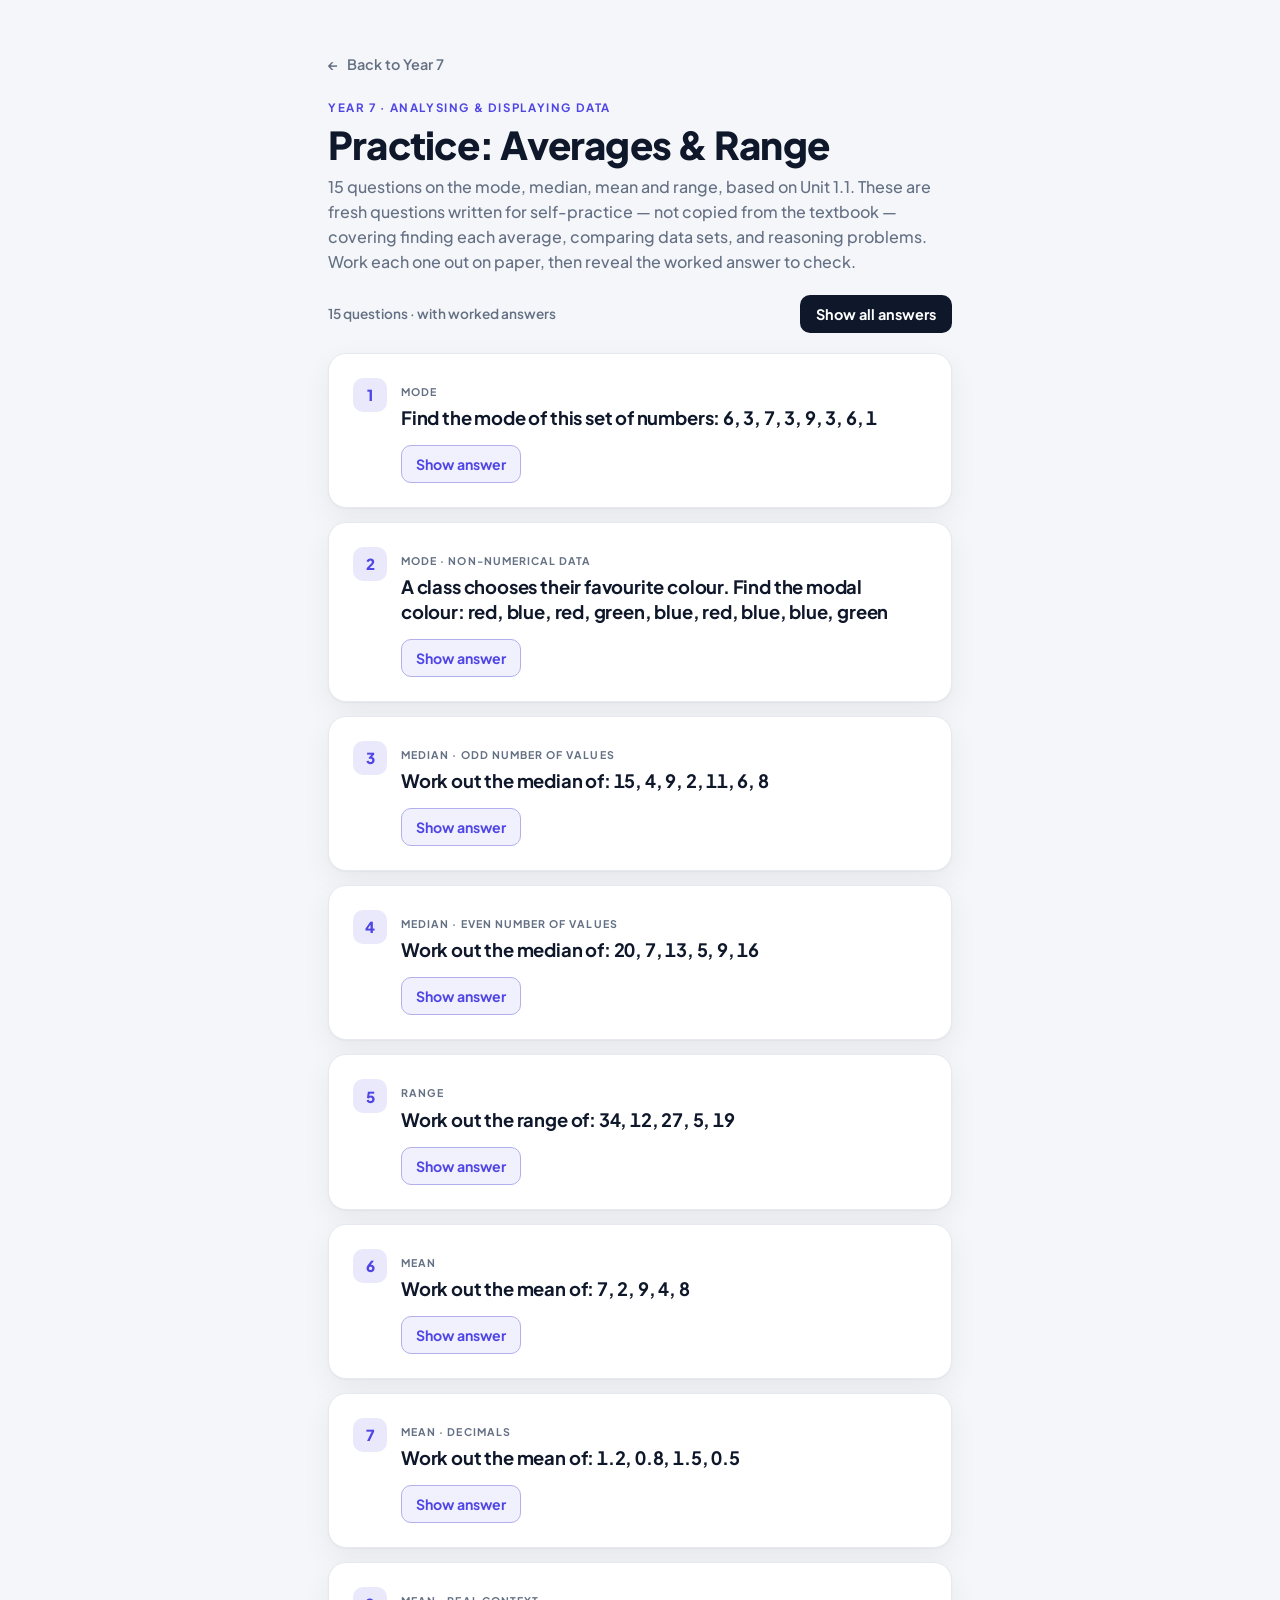
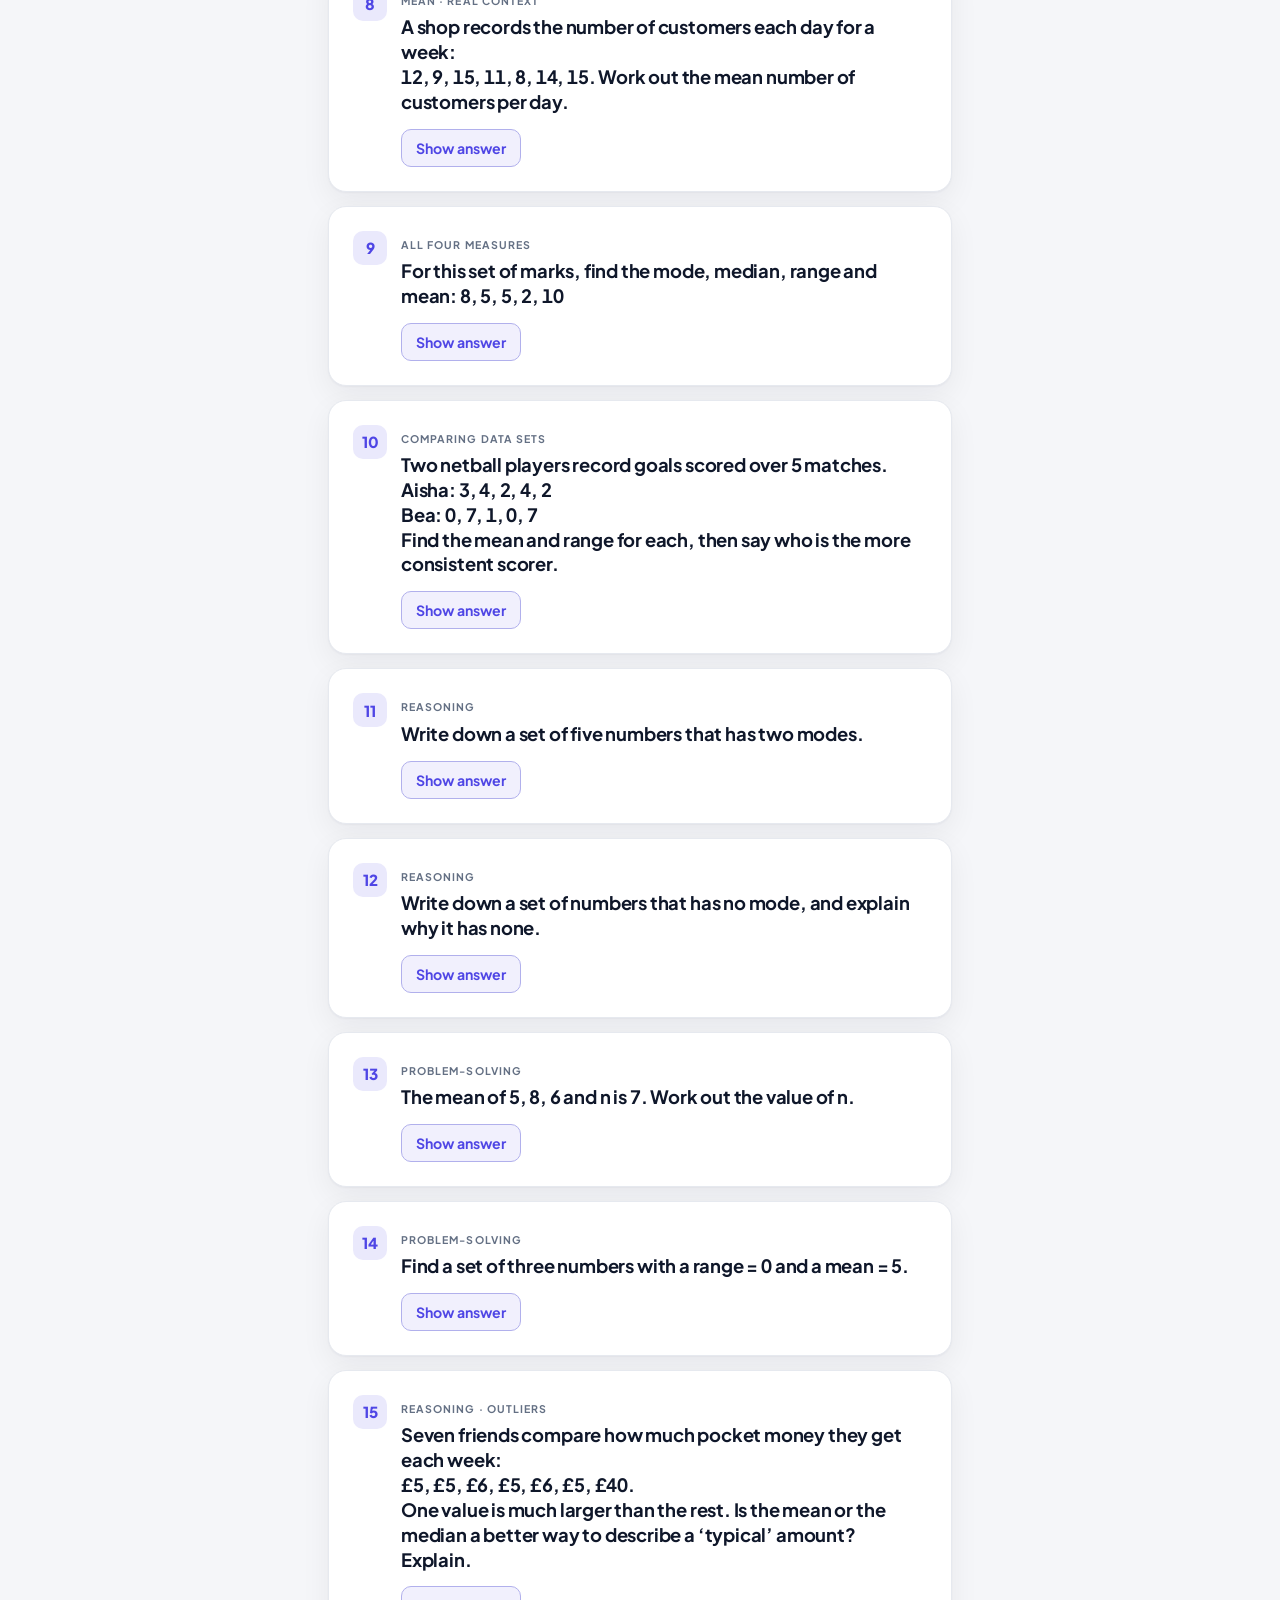
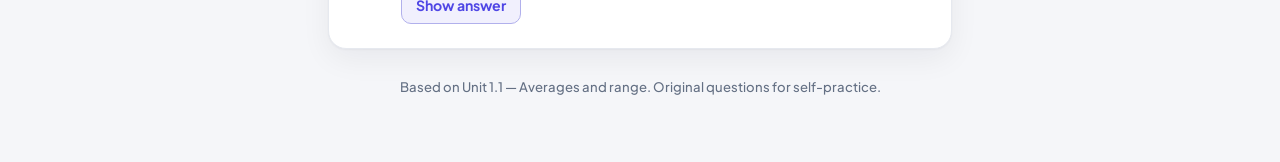
==== y7-averages-range.html @ ee6bcc1b "Add Year 7 Averages & Range practice (Unit 1.1)" ====
<!doctype html>
<html lang="en">
<head>
<meta charset="utf-8">
<meta name="viewport" content="width=device-width, initial-scale=1">
<title>Year 7 — Practice: Averages &amp; Range</title>
<link rel="icon" href="favicon.svg" type="image/svg+xml">
<link rel="preconnect" href="https://fonts.googleapis.com">
<link rel="preconnect" href="https://fonts.gstatic.com" crossorigin>
<link href="https://fonts.googleapis.com/css2?family=Plus+Jakarta+Sans:wght@500;600;700;800&display=swap" rel="stylesheet">
<link rel="stylesheet" href="practice.css">
</head>
<!-- accent colour for this handout (Year 7 = indigo). Change just this to re-theme. -->
<body style="--accent:#4F46E5">
<main class="wrap">

  <a class="back" href="year7.html"><span aria-hidden="true">&larr;</span> Back to Year 7</a>

  <header class="head">
    <p class="eyebrow">Year 7 &middot; Analysing &amp; displaying data</p>
    <h1>Practice: Averages &amp; Range</h1>
    <p class="intro">15 questions on the mode, median, mean and range, based on Unit 1.1. These are fresh questions written for self-practice &mdash; not copied from the textbook &mdash; covering finding each average, comparing data sets, and reasoning problems. Work each one out on paper, then reveal the worked answer to check.</p>
  </header>

  <div class="toolbar">
    <span class="count">15 questions &middot; with worked answers</span>
    <button class="toggle-all" id="toggleAll" type="button">Show all answers</button>
  </div>

  <section class="qlist" id="qlist">

    <article class="qitem">
      <div class="qrow">
        <span class="qnum">1</span>
        <div class="qbody">
          <span class="tag">Mode</span>
          <p class="question">Find the mode of this set of numbers: <span class="math">6, 3, 7, 3, 9, 3, 6, 1</span></p>
          <button class="reveal-btn" type="button">Show answer</button>
          <div class="answer"><p class="label">Answer</p><p class="working">Count how often each value appears. The number 3 appears three times, more than any other, so the mode is <span class="final">3</span>.</p></div>
        </div>
      </div>
    </article>

    <article class="qitem">
      <div class="qrow">
        <span class="qnum">2</span>
        <div class="qbody">
          <span class="tag">Mode &middot; non-numerical data</span>
          <p class="question">A class chooses their favourite colour. Find the modal colour: <span class="math">red, blue, red, green, blue, red, blue, blue, green</span></p>
          <button class="reveal-btn" type="button">Show answer</button>
          <div class="answer"><p class="label">Answer</p><p class="working">Blue appears four times, red three times, green twice. The most common &mdash; the modal value &mdash; is <span class="final">blue</span>.</p></div>
        </div>
      </div>
    </article>

    <article class="qitem">
      <div class="qrow">
        <span class="qnum">3</span>
        <div class="qbody">
          <span class="tag">Median &middot; odd number of values</span>
          <p class="question">Work out the median of: <span class="math">15, 4, 9, 2, 11, 6, 8</span></p>
          <button class="reveal-btn" type="button">Show answer</button>
          <div class="answer"><p class="label">Answer</p><p class="working">Put the values in order: 2, 4, 6, <strong>8</strong>, 9, 11, 15. There are 7 values, so the middle (4th) value is the median: <span class="final">8</span>.</p></div>
        </div>
      </div>
    </article>

    <article class="qitem">
      <div class="qrow">
        <span class="qnum">4</span>
        <div class="qbody">
          <span class="tag">Median &middot; even number of values</span>
          <p class="question">Work out the median of: <span class="math">20, 7, 13, 5, 9, 16</span></p>
          <button class="reveal-btn" type="button">Show answer</button>
          <div class="answer"><p class="label">Answer</p><p class="working">In order: 5, 7, <strong>9, 13</strong>, 16, 20. There are 6 values, so the median is halfway between the two middle ones: (9 + 13) &divide; 2 = <span class="final">11</span>.</p></div>
        </div>
      </div>
    </article>

    <article class="qitem">
      <div class="qrow">
        <span class="qnum">5</span>
        <div class="qbody">
          <span class="tag">Range</span>
          <p class="question">Work out the range of: <span class="math">34, 12, 27, 5, 19</span></p>
          <button class="reveal-btn" type="button">Show answer</button>
          <div class="answer"><p class="label">Answer</p><p class="working">Range = largest &minus; smallest = 34 &minus; 5 = <span class="final">29</span>.</p></div>
        </div>
      </div>
    </article>

    <article class="qitem">
      <div class="qrow">
        <span class="qnum">6</span>
        <div class="qbody">
          <span class="tag">Mean</span>
          <p class="question">Work out the mean of: <span class="math">7, 2, 9, 4, 8</span></p>
          <button class="reveal-btn" type="button">Show answer</button>
          <div class="answer"><p class="label">Answer</p><p class="working">Add the values: 7 + 2 + 9 + 4 + 8 = 30. Divide by how many there are: 30 &divide; 5 = <span class="final">6</span>.</p></div>
        </div>
      </div>
    </article>

    <article class="qitem">
      <div class="qrow">
        <span class="qnum">7</span>
        <div class="qbody">
          <span class="tag">Mean &middot; decimals</span>
          <p class="question">Work out the mean of: <span class="math">1.2, 0.8, 1.5, 0.5</span></p>
          <button class="reveal-btn" type="button">Show answer</button>
          <div class="answer"><p class="label">Answer</p><p class="working">Add the values: 1.2 + 0.8 + 1.5 + 0.5 = 4.0. Divide by 4: 4.0 &divide; 4 = <span class="final">1.0</span>.</p></div>
        </div>
      </div>
    </article>

    <article class="qitem">
      <div class="qrow">
        <span class="qnum">8</span>
        <div class="qbody">
          <span class="tag">Mean &middot; real context</span>
          <p class="question">A shop records the number of customers each day for a week:<br><span class="math">12, 9, 15, 11, 8, 14, 15</span>. Work out the mean number of customers per day.</p>
          <button class="reveal-btn" type="button">Show answer</button>
          <div class="answer"><p class="label">Answer</p><p class="working">Total = 12 + 9 + 15 + 11 + 8 + 14 + 15 = 84. There are 7 days, so the mean = 84 &divide; 7 = <span class="final">12 customers per day</span>.</p></div>
        </div>
      </div>
    </article>

    <article class="qitem">
      <div class="qrow">
        <span class="qnum">9</span>
        <div class="qbody">
          <span class="tag">All four measures</span>
          <p class="question">For this set of marks, find the mode, median, range and mean: <span class="math">8, 5, 5, 2, 10</span></p>
          <button class="reveal-btn" type="button">Show answer</button>
          <div class="answer"><p class="label">Answer</p><p class="working">In order: 2, 5, <strong>5</strong>, 8, 10.<br>Mode = <span class="final">5</span> (appears twice). Median = middle value = <span class="final">5</span>. Range = 10 &minus; 2 = <span class="final">8</span>. Mean = (2 + 5 + 5 + 8 + 10) &divide; 5 = 30 &divide; 5 = <span class="final">6</span>.</p></div>
        </div>
      </div>
    </article>

    <article class="qitem">
      <div class="qrow">
        <span class="qnum">10</span>
        <div class="qbody">
          <span class="tag">Comparing data sets</span>
          <p class="question">Two netball players record goals scored over 5 matches.<br><span class="math">Aisha: 3, 4, 2, 4, 2</span><br><span class="math">Bea: 0, 7, 1, 0, 7</span><br>Find the mean and range for each, then say who is the more consistent scorer.</p>
          <button class="reveal-btn" type="button">Show answer</button>
          <div class="answer"><p class="label">Answer</p><p class="working">Aisha: mean = 15 &divide; 5 = 3, range = 4 &minus; 2 = 2.<br>Bea: mean = 15 &divide; 5 = 3, range = 7 &minus; 0 = 7.<br>Both have the same mean (3), but Aisha&rsquo;s range is much smaller, so her scores vary less. <span class="final">Aisha is the more consistent scorer.</span></p></div>
        </div>
      </div>
    </article>

    <article class="qitem">
      <div class="qrow">
        <span class="qnum">11</span>
        <div class="qbody">
          <span class="tag">Reasoning</span>
          <p class="question">Write down a set of five numbers that has <strong>two</strong> modes.</p>
          <button class="reveal-btn" type="button">Show answer</button>
          <div class="answer"><p class="label">Answer</p><p class="working">Any set where two different values each appear most often works. For example <span class="final">2, 2, 5, 7, 7</span> &mdash; here both 2 and 7 appear twice, so the set has two modes (it is &lsquo;bimodal&rsquo;).</p></div>
        </div>
      </div>
    </article>

    <article class="qitem">
      <div class="qrow">
        <span class="qnum">12</span>
        <div class="qbody">
          <span class="tag">Reasoning</span>
          <p class="question">Write down a set of numbers that has <strong>no</strong> mode, and explain why it has none.</p>
          <button class="reveal-btn" type="button">Show answer</button>
          <div class="answer"><p class="label">Answer</p><p class="working">For example <span class="final">1, 3, 5, 8, 9</span>. Every value appears exactly once, so no value is more common than the others &mdash; there is no mode.</p></div>
        </div>
      </div>
    </article>

    <article class="qitem">
      <div class="qrow">
        <span class="qnum">13</span>
        <div class="qbody">
          <span class="tag">Problem-solving</span>
          <p class="question">The mean of <span class="math">5, 8, 6</span> and <span class="math">n</span> is <span class="math">7</span>. Work out the value of <span class="math">n</span>.</p>
          <button class="reveal-btn" type="button">Show answer</button>
          <div class="answer"><p class="label">Answer</p><p class="working">There are 4 values with a mean of 7, so their total must be 4 &times; 7 = 28. The three known values add to 5 + 8 + 6 = 19. So n = 28 &minus; 19 = <span class="final">9</span>.</p></div>
        </div>
      </div>
    </article>

    <article class="qitem">
      <div class="qrow">
        <span class="qnum">14</span>
        <div class="qbody">
          <span class="tag">Problem-solving</span>
          <p class="question">Find a set of <strong>three</strong> numbers with a <span class="math">range = 0</span> and a <span class="math">mean = 5</span>.</p>
          <button class="reveal-btn" type="button">Show answer</button>
          <div class="answer"><p class="label">Answer</p><p class="working">A range of 0 means the largest and smallest values are equal, so all three numbers must be the same. For the mean to be 5, each one must be 5: <span class="final">5, 5, 5</span>.</p></div>
        </div>
      </div>
    </article>

    <article class="qitem">
      <div class="qrow">
        <span class="qnum">15</span>
        <div class="qbody">
          <span class="tag">Reasoning &middot; outliers</span>
          <p class="question">Seven friends compare how much pocket money they get each week:<br><span class="math">&pound;5, &pound;5, &pound;6, &pound;5, &pound;6, &pound;5, &pound;40</span>.<br>One value is much larger than the rest. Is the mean or the median a better way to describe a &lsquo;typical&rsquo; amount? Explain.</p>
          <button class="reveal-btn" type="button">Show answer</button>
          <div class="answer"><p class="label">Answer</p><p class="working">Mean = (5 + 5 + 6 + 5 + 6 + 5 + 40) &divide; 7 = 72 &divide; 7 &asymp; &pound;10.30. In order the values are 5, 5, 5, <strong>5</strong>, 6, 6, 40, so the median = &pound;5. The single large value (&pound;40) is an <strong>outlier</strong> that drags the mean up well above what most friends actually get. <span class="final">The median (&pound;5) is the better description of a typical amount.</span></p></div>
        </div>
      </div>
    </article>

  </section>

  <p class="foot">Based on Unit 1.1 &mdash; Averages and range. Original questions for self-practice.</p>

</main>

<script>
  document.querySelectorAll('.reveal-btn').forEach(function(btn){
    btn.addEventListener('click', function(){
      var ans = btn.parentElement.querySelector('.answer');
      var open = ans.classList.toggle('show');
      btn.textContent = open ? 'Hide answer' : 'Show answer';
    });
  });
  var toggleAll = document.getElementById('toggleAll');
  toggleAll.addEventListener('click', function(){
    var anyHidden = !!document.querySelector('.answer:not(.show)');
    document.querySelectorAll('.qitem').forEach(function(item){
      var ans = item.querySelector('.answer');
      var btn = item.querySelector('.reveal-btn');
      if(anyHidden){ ans.classList.add('show'); btn.textContent = 'Hide answer'; }
      else { ans.classList.remove('show'); btn.textContent = 'Show answer'; }
    });
    toggleAll.textContent = anyHidden ? 'Hide all answers' : 'Show all answers';
  });
</script>
</body>
</html>
---- practice.css ----
/* ===========================================================
   Shared practice / handout styles — every handout links this.
   Edit here to restyle ALL handouts at once.
   Per-handout accent is set with  <body style="--accent:#xxxxxx">
   =========================================================== */
:root{
  --bg:#F5F6F9; --surface:#FFFFFF; --ink:#0F172A; --muted:#647084; --line:#E6E9EF;
  --accent:#4F46E5;            /* default; overridden per handout */
  --radius:18px;
  --shadow:0 1px 2px rgba(15,23,42,.04), 0 10px 30px rgba(15,23,42,.06);
  --font:"Plus Jakarta Sans", system-ui, -apple-system, sans-serif;
}
*{box-sizing:border-box;margin:0;padding:0}
body{font-family:var(--font);color:var(--ink);background:var(--bg);min-height:100vh;line-height:1.55;-webkit-font-smoothing:antialiased}
.wrap{max-width:680px;margin:0 auto;padding:clamp(24px,5vw,52px) clamp(18px,5vw,28px) 64px}
a{color:inherit;text-decoration:none}
.back{display:inline-flex;align-items:center;gap:8px;font-weight:600;font-size:.9rem;color:var(--muted);margin-bottom:24px}
.back:hover,.back:focus-visible{color:var(--accent);outline:none}

.head{margin-bottom:20px}
.head .eyebrow{font-weight:700;font-size:.72rem;letter-spacing:.14em;text-transform:uppercase;color:var(--accent);margin-bottom:8px}
.head h1{font-weight:800;font-size:clamp(1.7rem,6vw,2.4rem);line-height:1.05;letter-spacing:-.02em}
.head .intro{color:var(--muted);font-weight:500;margin-top:10px;max-width:54ch}

/* toolbar */
.toolbar{display:flex;align-items:center;justify-content:space-between;gap:14px;flex-wrap:wrap;margin-bottom:20px}
.count{font-size:.85rem;font-weight:600;color:var(--muted)}
.toggle-all{cursor:pointer;font-family:var(--font);font-weight:700;font-size:.9rem;color:#fff;background:var(--ink);border:none;border-radius:10px;padding:10px 16px;transition:transform .12s ease, box-shadow .12s ease}
.toggle-all:hover{transform:translateY(-2px);box-shadow:0 10px 26px rgba(15,23,42,.18)}
.toggle-all:focus-visible{outline:3px solid var(--accent);outline-offset:2px}

/* question list */
.qlist{display:grid;gap:14px}
.qitem{background:var(--surface);border:1px solid var(--line);border-radius:var(--radius);padding:clamp(18px,3.5vw,24px);box-shadow:var(--shadow)}
.qitem .qrow{display:flex;align-items:flex-start;gap:14px}
.qitem .qnum{flex:none;width:34px;height:34px;display:grid;place-items:center;border-radius:10px;background:color-mix(in srgb,var(--accent) 12%,#fff);color:var(--accent);font-weight:800;font-size:.95rem}
.qitem .qbody{flex:1;min-width:0}
.qitem .tag{display:inline-block;font-size:.66rem;font-weight:700;letter-spacing:.1em;text-transform:uppercase;color:var(--muted);margin-bottom:6px}
.qitem .question{font-weight:700;font-size:1.15rem;letter-spacing:-.01em;line-height:1.35}
.qitem .question .math{font-variant-numeric:tabular-nums}

.reveal-btn{margin-top:14px;cursor:pointer;font-family:var(--font);font-weight:700;font-size:.88rem;color:var(--accent);background:color-mix(in srgb,var(--accent) 8%,#fff);border:1.5px solid color-mix(in srgb,var(--accent) 35%,var(--line));border-radius:10px;padding:9px 14px;transition:transform .12s ease, box-shadow .12s ease, background .12s ease}
.reveal-btn:hover{transform:translateY(-1px);box-shadow:0 8px 20px color-mix(in srgb,var(--accent) 16%,transparent)}
.reveal-btn:focus-visible{outline:3px solid var(--accent);outline-offset:2px}

.answer{margin-top:14px;border-top:1px solid var(--line);padding-top:14px;display:none}
.answer.show{display:block;animation:fade .25s ease both}
.answer .label{font-weight:800;font-size:.72rem;letter-spacing:.1em;text-transform:uppercase;color:var(--accent);margin-bottom:6px}
.answer .working{color:var(--muted);font-weight:500;font-size:.97rem}
.answer .final{font-weight:800;color:var(--ink)}

.foot{margin-top:28px;color:var(--muted);font-size:.82rem;font-weight:500;text-align:center}

@keyframes fade{from{opacity:0;transform:translateY(6px)}to{opacity:1;transform:translateY(0)}}
@media (prefers-reduced-motion:reduce){*{animation:none!important;transition:none!important}}

/* stacked, easy-to-read equation lines for multi-part questions */
.qitem .question .lead{display:block}
.qlines{list-style:none;display:grid;gap:8px;margin-top:12px}
.qlines li{background:color-mix(in srgb,var(--accent) 6%,#fff);border:1px solid var(--line);border-radius:10px;padding:10px 14px;font-weight:600;font-size:1.05rem;font-variant-numeric:tabular-nums;letter-spacing:.01em}
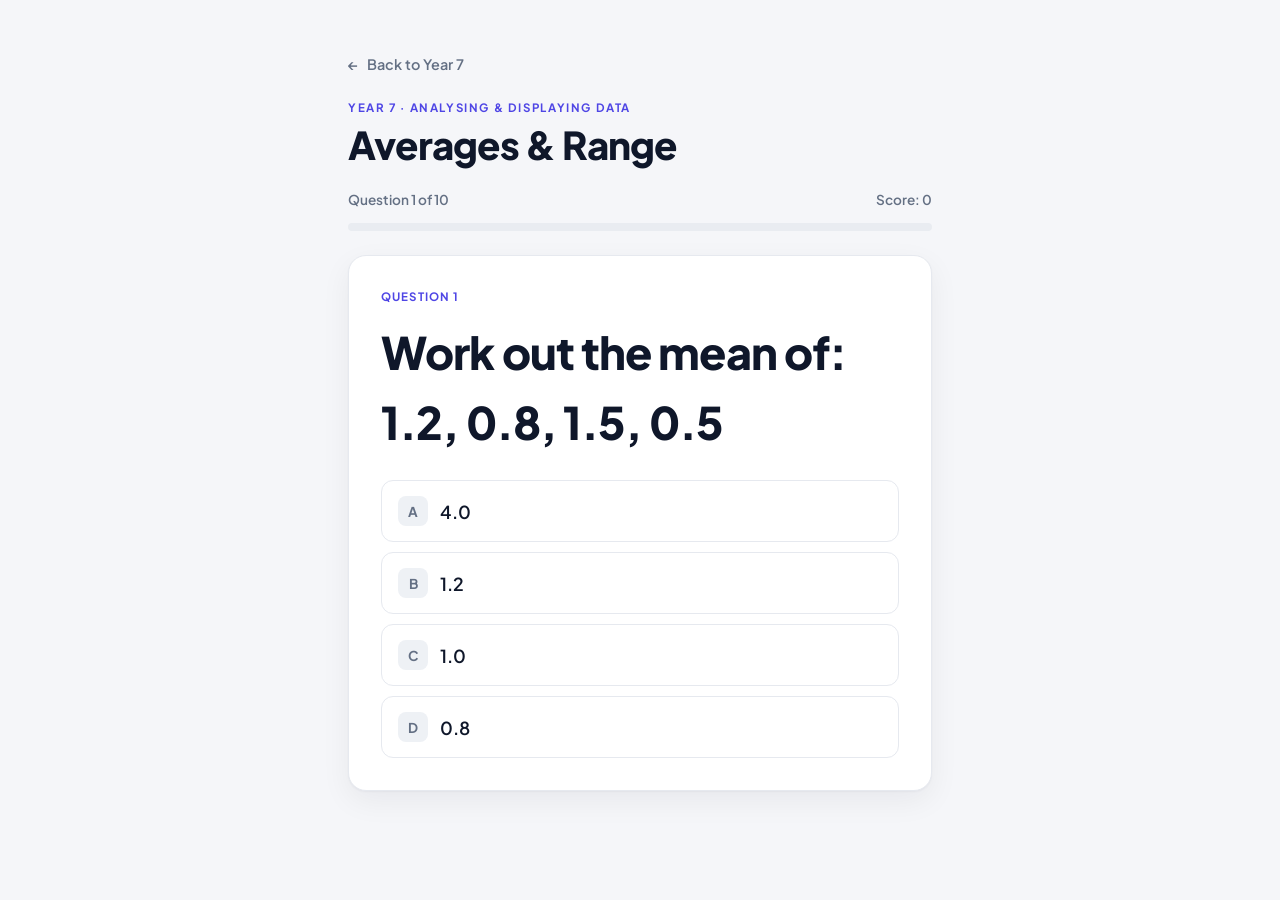
==== commit 7fdd4138: "Make Year 7 Averages & Range a multiple-choice quiz" ====
--- a/y7-averages-range.html
+++ b/y7-averages-range.html
@@ -3,14 +3,14 @@
 <head>
 <meta charset="utf-8">
 <meta name="viewport" content="width=device-width, initial-scale=1">
-<title>Year 7 — Practice: Averages &amp; Range</title>
+<title>Year 7 — Averages &amp; Range</title>
 <link rel="icon" href="favicon.svg" type="image/svg+xml">
 <link rel="preconnect" href="https://fonts.googleapis.com">
 <link rel="preconnect" href="https://fonts.gstatic.com" crossorigin>
 <link href="https://fonts.googleapis.com/css2?family=Plus+Jakarta+Sans:wght@500;600;700;800&display=swap" rel="stylesheet">
-<link rel="stylesheet" href="practice.css">
+<link rel="stylesheet" href="quiz.css">
 </head>
-<!-- accent colour for this handout (Year 7 = indigo). Change just this to re-theme. -->
+<!-- accent colour for this quiz (Year 7 = indigo). Change just this to re-theme one quiz. -->
 <body style="--accent:#4F46E5">
 <main class="wrap">
 
@@ -18,222 +18,59 @@
 
   <header class="head">
     <p class="eyebrow">Year 7 &middot; Analysing &amp; displaying data</p>
-    <h1>Practice: Averages &amp; Range</h1>
-    <p class="intro">15 questions on the mode, median, mean and range, based on Unit 1.1. These are fresh questions written for self-practice &mdash; not copied from the textbook &mdash; covering finding each average, comparing data sets, and reasoning problems. Work each one out on paper, then reveal the worked answer to check.</p>
+    <h1>Averages &amp; Range</h1>
   </header>
 
-  <div class="toolbar">
-    <span class="count">15 questions &middot; with worked answers</span>
-    <button class="toggle-all" id="toggleAll" type="button">Show all answers</button>
+  <!-- quiz shell — shared by every quiz; do not edit per quiz -->
+  <div id="quiz">
+    <div class="progress-row">
+      <span id="counter">Question 1 of 10</span>
+      <span id="runningScore">Score: 0</span>
+    </div>
+    <div class="bar"><i id="barFill"></i></div>
+    <div class="card">
+      <p class="qnum" id="qnum">Question 1</p>
+      <p class="question" id="question">&nbsp;</p>
+      <div class="options" id="options"></div>
+      <div class="feedback" id="feedback">
+        <p class="verdict" id="verdict"></p>
+        <p class="why" id="why"></p>
+      </div>
+      <button class="next" id="nextBtn">Next question &rarr;</button>
+    </div>
   </div>
 
-  <section class="qlist" id="qlist">
-
-    <article class="qitem">
-      <div class="qrow">
-        <span class="qnum">1</span>
-        <div class="qbody">
-          <span class="tag">Mode</span>
-          <p class="question">Find the mode of this set of numbers: <span class="math">6, 3, 7, 3, 9, 3, 6, 1</span></p>
-          <button class="reveal-btn" type="button">Show answer</button>
-          <div class="answer"><p class="label">Answer</p><p class="working">Count how often each value appears. The number 3 appears three times, more than any other, so the mode is <span class="final">3</span>.</p></div>
-        </div>
-      </div>
-    </article>
-
-    <article class="qitem">
-      <div class="qrow">
-        <span class="qnum">2</span>
-        <div class="qbody">
-          <span class="tag">Mode &middot; non-numerical data</span>
-          <p class="question">A class chooses their favourite colour. Find the modal colour: <span class="math">red, blue, red, green, blue, red, blue, blue, green</span></p>
-          <button class="reveal-btn" type="button">Show answer</button>
-          <div class="answer"><p class="label">Answer</p><p class="working">Blue appears four times, red three times, green twice. The most common &mdash; the modal value &mdash; is <span class="final">blue</span>.</p></div>
-        </div>
-      </div>
-    </article>
-
-    <article class="qitem">
-      <div class="qrow">
-        <span class="qnum">3</span>
-        <div class="qbody">
-          <span class="tag">Median &middot; odd number of values</span>
-          <p class="question">Work out the median of: <span class="math">15, 4, 9, 2, 11, 6, 8</span></p>
-          <button class="reveal-btn" type="button">Show answer</button>
-          <div class="answer"><p class="label">Answer</p><p class="working">Put the values in order: 2, 4, 6, <strong>8</strong>, 9, 11, 15. There are 7 values, so the middle (4th) value is the median: <span class="final">8</span>.</p></div>
-        </div>
-      </div>
-    </article>
-
-    <article class="qitem">
-      <div class="qrow">
-        <span class="qnum">4</span>
-        <div class="qbody">
-          <span class="tag">Median &middot; even number of values</span>
-          <p class="question">Work out the median of: <span class="math">20, 7, 13, 5, 9, 16</span></p>
-          <button class="reveal-btn" type="button">Show answer</button>
-          <div class="answer"><p class="label">Answer</p><p class="working">In order: 5, 7, <strong>9, 13</strong>, 16, 20. There are 6 values, so the median is halfway between the two middle ones: (9 + 13) &divide; 2 = <span class="final">11</span>.</p></div>
-        </div>
-      </div>
-    </article>
-
-    <article class="qitem">
-      <div class="qrow">
-        <span class="qnum">5</span>
-        <div class="qbody">
-          <span class="tag">Range</span>
-          <p class="question">Work out the range of: <span class="math">34, 12, 27, 5, 19</span></p>
-          <button class="reveal-btn" type="button">Show answer</button>
-          <div class="answer"><p class="label">Answer</p><p class="working">Range = largest &minus; smallest = 34 &minus; 5 = <span class="final">29</span>.</p></div>
-        </div>
-      </div>
-    </article>
-
-    <article class="qitem">
-      <div class="qrow">
-        <span class="qnum">6</span>
-        <div class="qbody">
-          <span class="tag">Mean</span>
-          <p class="question">Work out the mean of: <span class="math">7, 2, 9, 4, 8</span></p>
-          <button class="reveal-btn" type="button">Show answer</button>
-          <div class="answer"><p class="label">Answer</p><p class="working">Add the values: 7 + 2 + 9 + 4 + 8 = 30. Divide by how many there are: 30 &divide; 5 = <span class="final">6</span>.</p></div>
-        </div>
-      </div>
-    </article>
-
-    <article class="qitem">
-      <div class="qrow">
-        <span class="qnum">7</span>
-        <div class="qbody">
-          <span class="tag">Mean &middot; decimals</span>
-          <p class="question">Work out the mean of: <span class="math">1.2, 0.8, 1.5, 0.5</span></p>
-          <button class="reveal-btn" type="button">Show answer</button>
-          <div class="answer"><p class="label">Answer</p><p class="working">Add the values: 1.2 + 0.8 + 1.5 + 0.5 = 4.0. Divide by 4: 4.0 &divide; 4 = <span class="final">1.0</span>.</p></div>
-        </div>
-      </div>
-    </article>
-
-    <article class="qitem">
-      <div class="qrow">
-        <span class="qnum">8</span>
-        <div class="qbody">
-          <span class="tag">Mean &middot; real context</span>
-          <p class="question">A shop records the number of customers each day for a week:<br><span class="math">12, 9, 15, 11, 8, 14, 15</span>. Work out the mean number of customers per day.</p>
-          <button class="reveal-btn" type="button">Show answer</button>
-          <div class="answer"><p class="label">Answer</p><p class="working">Total = 12 + 9 + 15 + 11 + 8 + 14 + 15 = 84. There are 7 days, so the mean = 84 &divide; 7 = <span class="final">12 customers per day</span>.</p></div>
-        </div>
-      </div>
-    </article>
-
-    <article class="qitem">
-      <div class="qrow">
-        <span class="qnum">9</span>
-        <div class="qbody">
-          <span class="tag">All four measures</span>
-          <p class="question">For this set of marks, find the mode, median, range and mean: <span class="math">8, 5, 5, 2, 10</span></p>
-          <button class="reveal-btn" type="button">Show answer</button>
-          <div class="answer"><p class="label">Answer</p><p class="working">In order: 2, 5, <strong>5</strong>, 8, 10.<br>Mode = <span class="final">5</span> (appears twice). Median = middle value = <span class="final">5</span>. Range = 10 &minus; 2 = <span class="final">8</span>. Mean = (2 + 5 + 5 + 8 + 10) &divide; 5 = 30 &divide; 5 = <span class="final">6</span>.</p></div>
-        </div>
-      </div>
-    </article>
-
-    <article class="qitem">
-      <div class="qrow">
-        <span class="qnum">10</span>
-        <div class="qbody">
-          <span class="tag">Comparing data sets</span>
-          <p class="question">Two netball players record goals scored over 5 matches.<br><span class="math">Aisha: 3, 4, 2, 4, 2</span><br><span class="math">Bea: 0, 7, 1, 0, 7</span><br>Find the mean and range for each, then say who is the more consistent scorer.</p>
-          <button class="reveal-btn" type="button">Show answer</button>
-          <div class="answer"><p class="label">Answer</p><p class="working">Aisha: mean = 15 &divide; 5 = 3, range = 4 &minus; 2 = 2.<br>Bea: mean = 15 &divide; 5 = 3, range = 7 &minus; 0 = 7.<br>Both have the same mean (3), but Aisha&rsquo;s range is much smaller, so her scores vary less. <span class="final">Aisha is the more consistent scorer.</span></p></div>
-        </div>
-      </div>
-    </article>
-
-    <article class="qitem">
-      <div class="qrow">
-        <span class="qnum">11</span>
-        <div class="qbody">
-          <span class="tag">Reasoning</span>
-          <p class="question">Write down a set of five numbers that has <strong>two</strong> modes.</p>
-          <button class="reveal-btn" type="button">Show answer</button>
-          <div class="answer"><p class="label">Answer</p><p class="working">Any set where two different values each appear most often works. For example <span class="final">2, 2, 5, 7, 7</span> &mdash; here both 2 and 7 appear twice, so the set has two modes (it is &lsquo;bimodal&rsquo;).</p></div>
-        </div>
-      </div>
-    </article>
-
-    <article class="qitem">
-      <div class="qrow">
-        <span class="qnum">12</span>
-        <div class="qbody">
-          <span class="tag">Reasoning</span>
-          <p class="question">Write down a set of numbers that has <strong>no</strong> mode, and explain why it has none.</p>
-          <button class="reveal-btn" type="button">Show answer</button>
-          <div class="answer"><p class="label">Answer</p><p class="working">For example <span class="final">1, 3, 5, 8, 9</span>. Every value appears exactly once, so no value is more common than the others &mdash; there is no mode.</p></div>
-        </div>
-      </div>
-    </article>
-
-    <article class="qitem">
-      <div class="qrow">
-        <span class="qnum">13</span>
-        <div class="qbody">
-          <span class="tag">Problem-solving</span>
-          <p class="question">The mean of <span class="math">5, 8, 6</span> and <span class="math">n</span> is <span class="math">7</span>. Work out the value of <span class="math">n</span>.</p>
-          <button class="reveal-btn" type="button">Show answer</button>
-          <div class="answer"><p class="label">Answer</p><p class="working">There are 4 values with a mean of 7, so their total must be 4 &times; 7 = 28. The three known values add to 5 + 8 + 6 = 19. So n = 28 &minus; 19 = <span class="final">9</span>.</p></div>
-        </div>
-      </div>
-    </article>
-
-    <article class="qitem">
-      <div class="qrow">
-        <span class="qnum">14</span>
-        <div class="qbody">
-          <span class="tag">Problem-solving</span>
-          <p class="question">Find a set of <strong>three</strong> numbers with a <span class="math">range = 0</span> and a <span class="math">mean = 5</span>.</p>
-          <button class="reveal-btn" type="button">Show answer</button>
-          <div class="answer"><p class="label">Answer</p><p class="working">A range of 0 means the largest and smallest values are equal, so all three numbers must be the same. For the mean to be 5, each one must be 5: <span class="final">5, 5, 5</span>.</p></div>
-        </div>
-      </div>
-    </article>
-
-    <article class="qitem">
-      <div class="qrow">
-        <span class="qnum">15</span>
-        <div class="qbody">
-          <span class="tag">Reasoning &middot; outliers</span>
-          <p class="question">Seven friends compare how much pocket money they get each week:<br><span class="math">&pound;5, &pound;5, &pound;6, &pound;5, &pound;6, &pound;5, &pound;40</span>.<br>One value is much larger than the rest. Is the mean or the median a better way to describe a &lsquo;typical&rsquo; amount? Explain.</p>
-          <button class="reveal-btn" type="button">Show answer</button>
-          <div class="answer"><p class="label">Answer</p><p class="working">Mean = (5 + 5 + 6 + 5 + 6 + 5 + 40) &divide; 7 = 72 &divide; 7 &asymp; &pound;10.30. In order the values are 5, 5, 5, <strong>5</strong>, 6, 6, 40, so the median = &pound;5. The single large value (&pound;40) is an <strong>outlier</strong> that drags the mean up well above what most friends actually get. <span class="final">The median (&pound;5) is the better description of a typical amount.</span></p></div>
-        </div>
-      </div>
-    </article>
-
-  </section>
-
-  <p class="foot">Based on Unit 1.1 &mdash; Averages and range. Original questions for self-practice.</p>
+  <div class="card result" id="result">
+    <div class="score-num"><span id="finalScore">0</span><span id="outOf">/10</span></div>
+    <p class="msg" id="resultMsg"></p>
+    <p class="best" id="bestLine"></p>
+    <div class="actions">
+      <button class="btn primary" id="againBtn">Try again</button>
+      <a class="btn ghost" href="year7.html">Back to Year 7</a>
+    </div>
+  </div>
 
 </main>
 
+<!-- ===== The only part that changes per quiz: questions ===== -->
 <script>
-  document.querySelectorAll('.reveal-btn').forEach(function(btn){
-    btn.addEventListener('click', function(){
-      var ans = btn.parentElement.querySelector('.answer');
-      var open = ans.classList.toggle('show');
-      btn.textContent = open ? 'Hide answer' : 'Show answer';
-    });
-  });
-  var toggleAll = document.getElementById('toggleAll');
-  toggleAll.addEventListener('click', function(){
-    var anyHidden = !!document.querySelector('.answer:not(.show)');
-    document.querySelectorAll('.qitem').forEach(function(item){
-      var ans = item.querySelector('.answer');
-      var btn = item.querySelector('.reveal-btn');
-      if(anyHidden){ ans.classList.add('show'); btn.textContent = 'Hide answer'; }
-      else { ans.classList.remove('show'); btn.textContent = 'Show answer'; }
-    });
-    toggleAll.textContent = anyHidden ? 'Hide all answers' : 'Show all answers';
-  });
+window.QUIZ = {
+  storeKey: "y7-averages-range",
+  appendEquals: false,
+  questions: [
+    { q:"Find the mode of: 6, 3, 7, 3, 9, 3, 6, 1", answer:"3", options:["3","6","7","9"], why:"The mode is the most common value. 3 appears three times — more than any other number." },
+    { q:"Find the mode of: 4, 8, 4, 2, 4, 8, 9", answer:"4", options:["4","8","2","9"], why:"4 appears three times, 8 appears twice. The most common value is 4." },
+    { q:"Work out the median of: 15, 4, 9, 2, 11, 6, 8", answer:"8", options:["8","9","6","11"], why:"In order: 2, 4, 6, 8, 9, 11, 15. With 7 values the middle (4th) one is 8." },
+    { q:"Work out the median of: 20, 7, 13, 5, 9, 16", answer:"11", options:["11","9","13","10"], why:"In order: 5, 7, 9, 13, 16, 20. The two middle values are 9 and 13, and (9 + 13) ÷ 2 = 11." },
+    { q:"Work out the range of: 34, 12, 27, 5, 19", answer:"29", options:["29","34","22","12"], why:"Range = largest − smallest = 34 − 5 = 29." },
+    { q:"Work out the mean of: 7, 2, 9, 4, 8", answer:"6", options:["6","5","7","30"], why:"Sum = 30, and there are 5 values. 30 ÷ 5 = 6." },
+    { q:"Work out the mean of: 1.2, 0.8, 1.5, 0.5", answer:"1.0", options:["1.0","1.2","0.8","4.0"], why:"Sum = 4.0, divided by 4 values. 4.0 ÷ 4 = 1.0." },
+    { q:"A shop counts customers each day: 12, 9, 15, 11, 8, 14, 15. What is the mean per day?", answer:"12", options:["12","11","13","84"], why:"Total = 84 over 7 days. 84 ÷ 7 = 12." },
+    { q:"The mean of 5, 8, 6 and n is 7. What is n?", answer:"9", options:["9","7","8","6"], why:"Four values with mean 7 total 28. The known three add to 19, so n = 28 − 19 = 9." },
+    { q:"For 5, 5, 6, 5, 6, 5, 40, which average best describes a 'typical' value?", answer:"Median", options:["Median","Mean","Mode","Range"], why:"The outlier 40 pulls the mean up to about 10. The median (5) better reflects what most of the values actually are." }
+  ]
+};
 </script>
+<script src="quiz.js"></script>
 </body>
 </html>
--- a/quiz.css
+++ b/quiz.css
@@ -0,0 +1,71 @@
+/* ===========================================================
+   Shared quiz styles — every quiz links this one file.
+   Edit here to restyle ALL quizzes at once.
+   Per-quiz accent is set with  <body style="--accent:#xxxxxx">
+   =========================================================== */
+:root{
+  --bg:#F5F6F9; --surface:#FFFFFF; --ink:#0F172A; --muted:#647084; --line:#E6E9EF;
+  --accent:#4F46E5;            /* default; overridden per quiz */
+  --correct:#0D9488; --wrong:#DB2777;
+  --radius:18px;
+  --shadow:0 1px 2px rgba(15,23,42,.04), 0 10px 30px rgba(15,23,42,.06);
+  --font:"Plus Jakarta Sans", system-ui, -apple-system, sans-serif;
+}
+*{box-sizing:border-box;margin:0;padding:0}
+body{font-family:var(--font);color:var(--ink);background:var(--bg);min-height:100vh;line-height:1.55;-webkit-font-smoothing:antialiased}
+.wrap{max-width:640px;margin:0 auto;padding:clamp(24px,5vw,52px) clamp(18px,5vw,28px) 64px}
+a{color:inherit;text-decoration:none}
+.back{display:inline-flex;align-items:center;gap:8px;font-weight:600;font-size:.9rem;color:var(--muted);margin-bottom:24px}
+.back:hover,.back:focus-visible{color:var(--accent);outline:none}
+
+.head{margin-bottom:24px}
+.head .eyebrow{font-weight:700;font-size:.72rem;letter-spacing:.14em;text-transform:uppercase;color:var(--accent);margin-bottom:8px}
+.head h1{font-weight:800;font-size:clamp(1.7rem,6vw,2.4rem);line-height:1.05;letter-spacing:-.02em}
+
+.progress-row{display:flex;align-items:center;justify-content:space-between;gap:14px;margin-bottom:12px;font-size:.85rem;color:var(--muted);font-weight:600}
+.bar{height:8px;background:#E9ECF1;border-radius:99px;overflow:hidden;margin-bottom:24px}
+.bar > i{display:block;height:100%;width:0;background:var(--accent);transition:width .3s ease;border-radius:99px}
+
+.card{background:var(--surface);border:1px solid var(--line);border-radius:var(--radius);padding:clamp(22px,4vw,32px);box-shadow:var(--shadow)}
+.qnum{font-weight:700;font-size:.72rem;letter-spacing:.1em;text-transform:uppercase;color:var(--accent);margin-bottom:12px}
+.question{font-weight:800;font-size:clamp(2rem,8vw,2.8rem);letter-spacing:-.02em;margin-bottom:24px}
+
+.options{display:grid;gap:10px}
+.opt{display:flex;align-items:center;gap:12px;width:100%;text-align:left;cursor:pointer;font-family:var(--font);font-size:1.12rem;font-weight:600;color:var(--ink);background:var(--surface);border:1.5px solid var(--line);border-radius:12px;padding:15px 16px;transition:transform .12s ease, box-shadow .12s ease, border-color .12s ease, background .12s ease}
+.opt .key{flex:none;width:30px;height:30px;display:grid;place-items:center;border-radius:8px;background:#EEF1F5;font-size:.85rem;font-weight:700;color:var(--muted)}
+.opt:not(:disabled):hover{border-color:color-mix(in srgb,var(--accent) 50%,var(--line));box-shadow:0 8px 22px color-mix(in srgb,var(--accent) 16%,transparent);transform:translateY(-2px)}
+.opt:focus-visible{outline:3px solid var(--accent);outline-offset:2px}
+.opt:disabled{cursor:default}
+.opt.correct{background:color-mix(in srgb,var(--correct) 10%,#fff);border-color:var(--correct)}
+.opt.correct .key{background:var(--correct);color:#fff}
+.opt.wrong{background:color-mix(in srgb,var(--wrong) 8%,#fff);border-color:var(--wrong)}
+.opt.wrong .key{background:var(--wrong);color:#fff}
+.opt.dim{opacity:.45}
+
+.feedback{margin-top:18px;border-top:1px solid var(--line);padding-top:16px;display:none}
+.feedback.show{display:block;animation:fade .25s ease both}
+.feedback .verdict{font-weight:800;font-size:1.05rem;margin-bottom:4px}
+.feedback .verdict.right{color:var(--correct)}
+.feedback .verdict.nope{color:var(--wrong)}
+.feedback .why{color:var(--muted);font-size:.97rem;font-weight:500}
+
+.next{margin-top:18px;display:none;width:100%;cursor:pointer;font-family:var(--font);font-weight:700;font-size:1.02rem;color:#fff;background:var(--ink);border:none;border-radius:12px;padding:14px 18px;transition:transform .12s ease, box-shadow .12s ease}
+.next.show{display:block}
+.next:hover{transform:translateY(-2px);box-shadow:0 10px 26px rgba(15,23,42,.18)}
+.next:focus-visible{outline:3px solid var(--accent);outline-offset:2px}
+
+.result{text-align:center;display:none}
+.result.show{display:block;animation:fade .3s ease both}
+.result .score-num{font-weight:800;font-size:clamp(3.4rem,14vw,5rem);line-height:1;color:var(--accent);letter-spacing:-.03em}
+.result .score-num span{color:var(--muted);font-size:.4em}
+.result .msg{font-weight:800;font-size:1.3rem;margin:8px 0 6px}
+.result .best{color:var(--muted);font-size:.95rem;margin-bottom:24px;font-weight:500}
+.actions{display:flex;gap:12px;justify-content:center;flex-wrap:wrap}
+.btn{cursor:pointer;font-family:var(--font);font-weight:700;font-size:1rem;border-radius:12px;padding:13px 22px;border:1.5px solid var(--line);transition:transform .12s ease, box-shadow .12s ease}
+.btn:hover{transform:translateY(-2px);box-shadow:0 10px 26px rgba(15,23,42,.12)}
+.btn:focus-visible{outline:3px solid var(--accent);outline-offset:2px}
+.btn.primary{background:var(--accent);color:#fff;border-color:var(--accent)}
+.btn.ghost{background:var(--surface);color:var(--ink)}
+
+@keyframes fade{from{opacity:0;transform:translateY(6px)}to{opacity:1;transform:translateY(0)}}
+@media (prefers-reduced-motion:reduce){*{animation:none!important;transition:none!important}}
